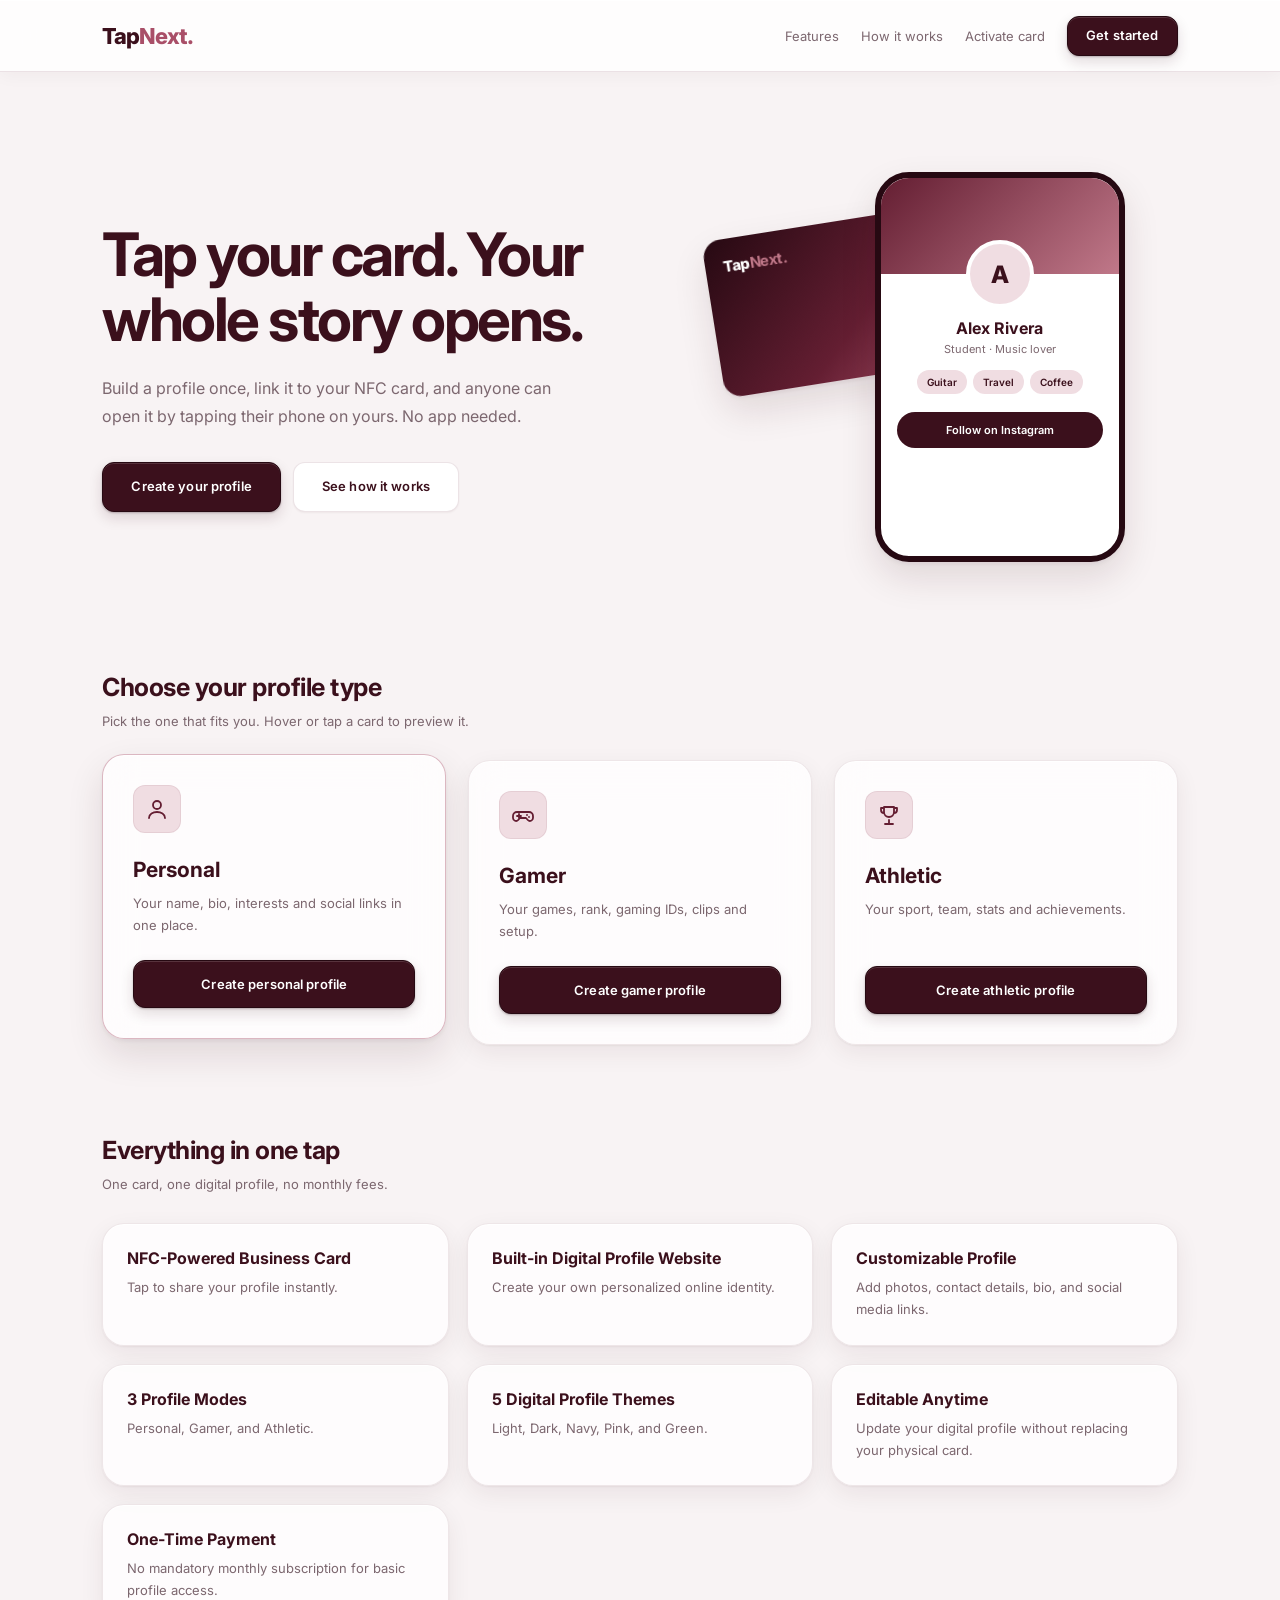
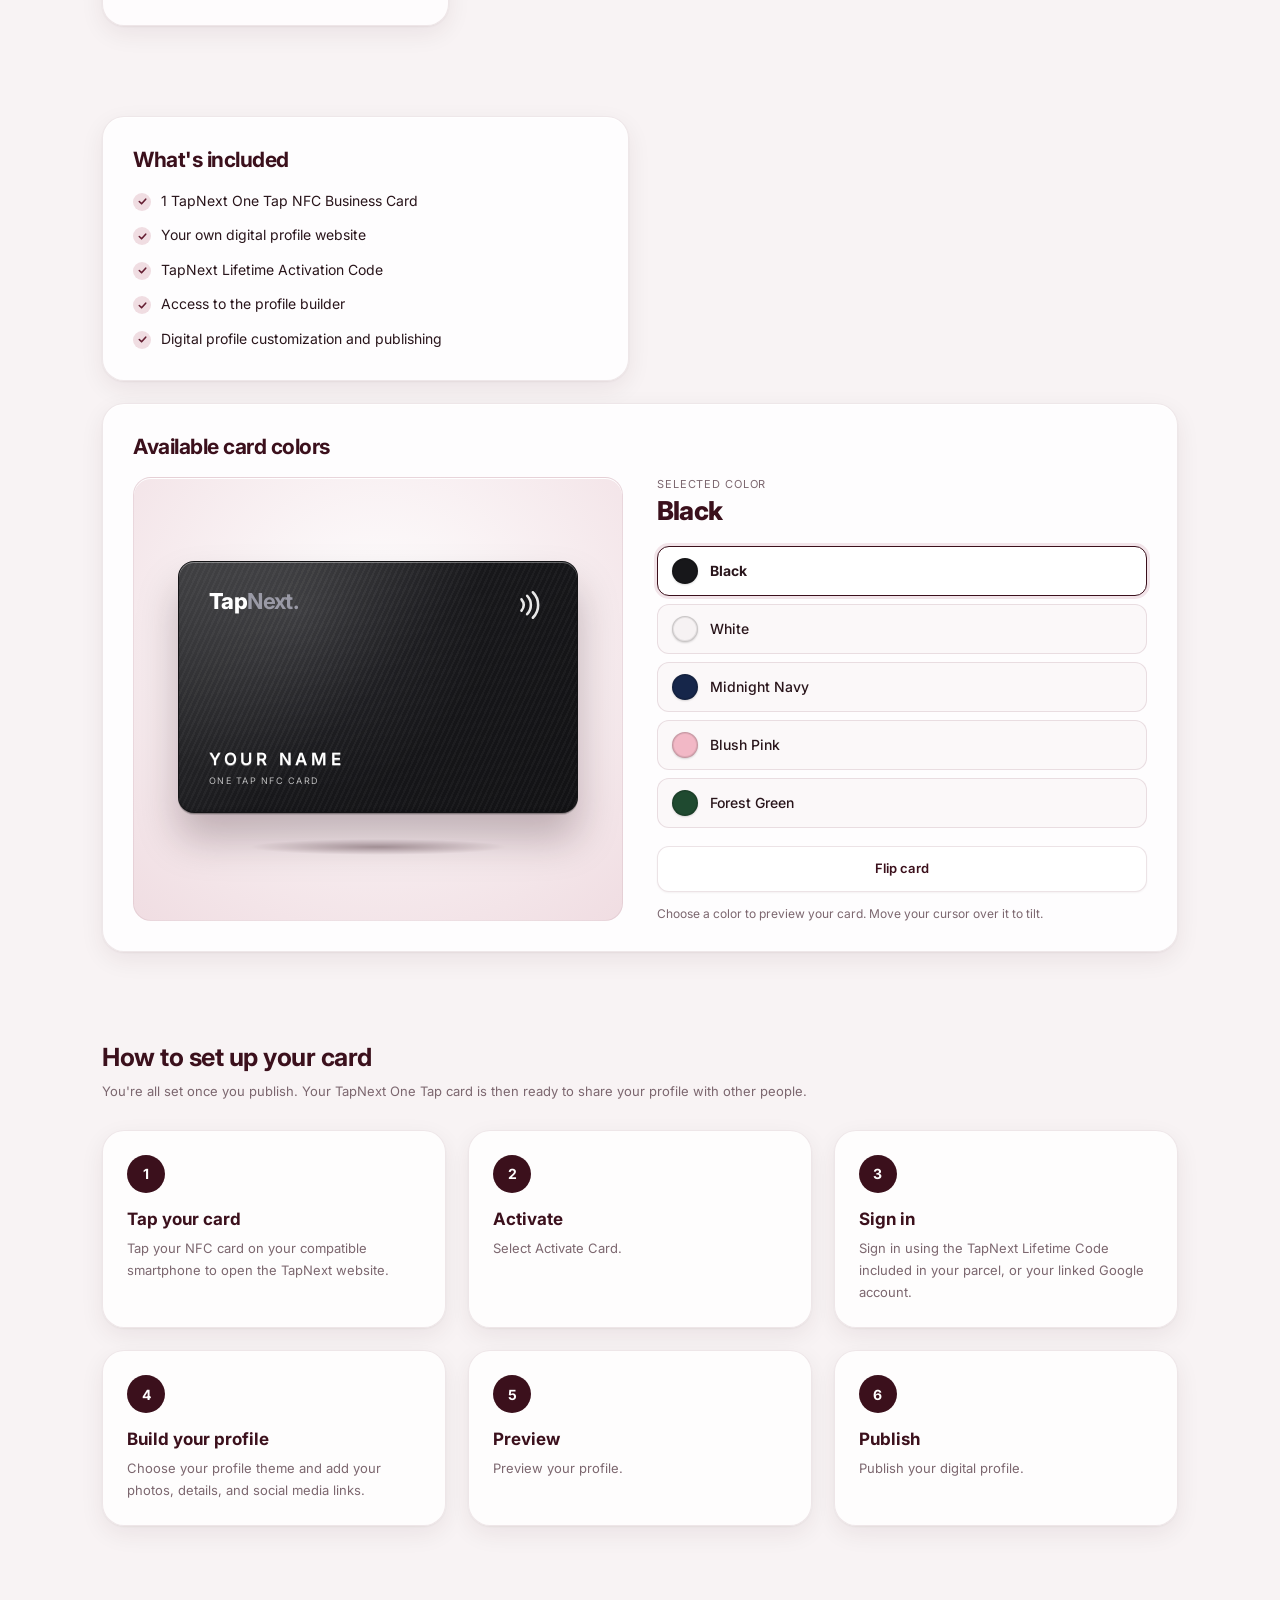
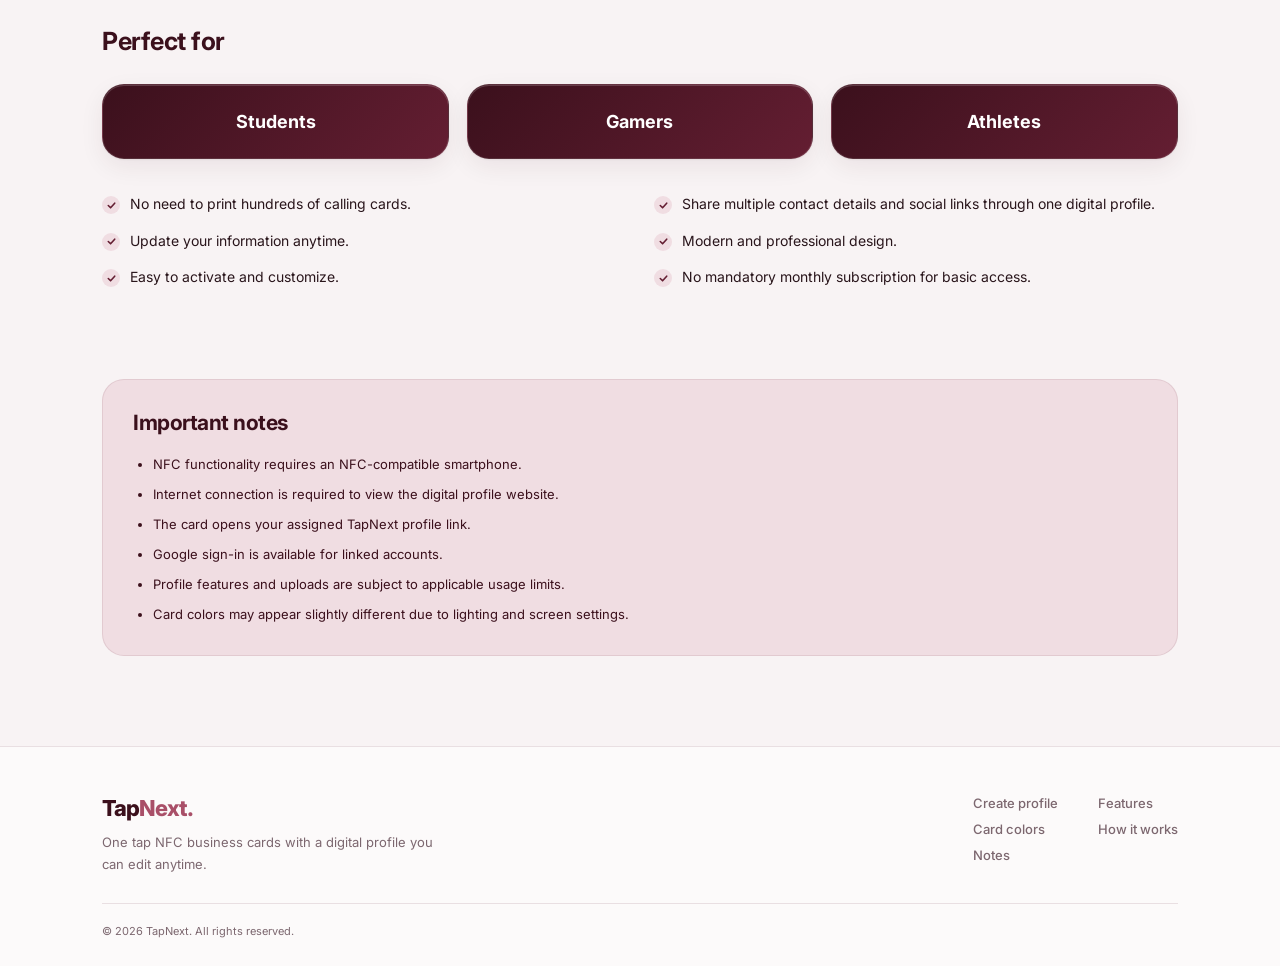
==== index.html @ 2087e2fd "Add files via upload" ====
<!DOCTYPE html>
<html lang="en">
<head>
<meta charset="UTF-8">
<meta name="viewport" content="width=device-width, initial-scale=1.0">
<title>TapNext | Create Your Profile</title>
<link rel="stylesheet" href="style.css">
</head>
<body>
<nav class="navbar">
  <a href="index.html" class="logo">Tap<span>Next.</span></a>
  <div class="nav-actions">
    <a href="#features" class="nav-link">Features</a>
    <a href="#how" class="nav-link">How it works</a>
    <a href="activate.html" class="nav-link">Activate card</a>
    <a href="#choose" class="nav-cta">Get started</a>
  </div>
</nav>

<main class="home-container">
  <section class="hero">
    <div class="hero-copy">
      <h1>Tap your card. Your whole story opens.</h1>
      <p>Build a profile once, link it to your NFC card, and anyone can open it by tapping their phone on yours. No app needed.</p>
      <div class="hero-actions">
        <a href="#choose" class="primary-btn btn-link">Create your profile</a>
        <a href="#how" class="ghost-btn btn-link">See how it works</a>
      </div>
    </div>

    <div class="demo" aria-hidden="true">
      <div class="nfc-card"><span class="nfc-logo">Tap<b>Next.</b></span><span class="nfc-waves"><i></i><i></i><i></i></span></div>
      <div class="phone">
        <div class="phone-cover" id="pv-cover"></div>
        <div class="phone-avatar" id="pv-avatar">A</div>
        <h4 id="pv-name">Alex Rivera</h4>
        <small id="pv-role">Student · Music lover</small>
        <div class="phone-tags" id="pv-tags"></div>
        <div class="phone-btn" id="pv-btn">Follow on Instagram</div>
      </div>
    </div>
  </section>

  <section class="selection-section" id="choose">
    <div class="section-heading">
      <h2>Choose your profile type</h2>
      <p>Pick the one that fits you. Hover or tap a card to preview it.</p>
    </div>
    <div class="profile-grid">
      <article class="profile-card" data-preview="personal">
        <div class="card-icon">
          <svg viewBox="0 0 24 24" fill="none" stroke="currentColor" stroke-width="1.8" stroke-linecap="round"><circle cx="12" cy="8" r="4"/><path d="M4 21c0-4 4-6 8-6s8 2 8 6"/></svg>
        </div>
        <h3>Personal</h3>
        <p>Your name, bio, interests and social links in one place.</p>
        <button class="select-btn" data-type="personal">Create personal profile</button>
      </article>
      <article class="profile-card" data-preview="gamer">
        <div class="card-icon">
          <svg viewBox="0 0 24 24" fill="none" stroke="currentColor" stroke-width="1.8" stroke-linecap="round" stroke-linejoin="round"><path d="M6 9h12a4 4 0 0 1 4 4v2a3 3 0 0 1-5.2 2L15 15H9l-1.8 2A3 3 0 0 1 2 15v-2a4 4 0 0 1 4-4zM8 11v4M6 13h4M16 12h.01M18 14h.01"/></svg>
        </div>
        <h3>Gamer</h3>
        <p>Your games, rank, gaming IDs, clips and setup.</p>
        <button class="select-btn" data-type="gamer">Create gamer profile</button>
      </article>
      <article class="profile-card" data-preview="athletic">
        <div class="card-icon">
          <svg viewBox="0 0 24 24" fill="none" stroke="currentColor" stroke-width="1.8" stroke-linecap="round" stroke-linejoin="round"><path d="M8 21h8M12 17v4M7 4h10v5a5 5 0 0 1-10 0zM17 5h3v2a3 3 0 0 1-3 3M7 5H4v2a3 3 0 0 0 3 3"/></svg>
        </div>
        <h3>Athletic</h3>
        <p>Your sport, team, stats and achievements.</p>
        <button class="select-btn" data-type="athletic">Create athletic profile</button>
      </article>
    </div>
  </section>

  <section class="features" id="features">
    <div class="section-heading"><h2>Everything in one tap</h2><p>One card, one digital profile, no monthly fees.</p></div>
    <ul class="feat-grid"><li><h3>NFC-Powered Business Card</h3><p>Tap to share your profile instantly.</p></li><li><h3>Built-in Digital Profile Website</h3><p>Create your own personalized online identity.</p></li><li><h3>Customizable Profile</h3><p>Add photos, contact details, bio, and social media links.</p></li><li><h3>3 Profile Modes</h3><p>Personal, Gamer, and Athletic.</p></li><li><h3>5 Digital Profile Themes</h3><p>Light, Dark, Navy, Pink, and Green.</p></li><li><h3>Editable Anytime</h3><p>Update your digital profile without replacing your physical card.</p></li><li><h3>One-Time Payment</h3><p>No mandatory monthly subscription for basic profile access.</p></li></ul>
  </section>

  <section class="card-info" id="card">
    <div class="info-box">
      <h2>What's included</h2>
      <ul class="check-list"><li>1 TapNext One Tap NFC Business Card</li><li>Your own digital profile website</li><li>TapNext Lifetime Activation Code</li><li>Access to the profile builder</li><li>Digital profile customization and publishing</li></ul>
    </div>
    <div class="info-box colors-box">
      <h2>Available card colors</h2>
      <div class="color-picker">
        <div class="cc-stage">
          <div class="cc-float"><div class="cc-tilt" id="ccTilt">
            <div class="cc-card" id="ccCard" role="img" aria-label="TapNext NFC business card preview">
              <div class="cc-face cc-front">
                <div class="cc-top"><span class="cc-logo">Tap<b>Next.</b></span><svg class="cc-nfc" viewBox="0 0 24 24" fill="none" stroke="currentColor" stroke-width="1.8" stroke-linecap="round"><path d="M6 8c2 2.5 2 5.5 0 8M10 5.5c3.5 3.7 3.5 9.3 0 13M14 3c5 5 5 13 0 18"/></svg></div>
                <div class="cc-bottom"><span class="cc-emboss">YOUR NAME</span><span class="cc-small">One Tap NFC Card</span></div>
              </div>
              <div class="cc-face cc-back">
                <svg class="cc-nfc cc-nfc-lg" viewBox="0 0 24 24" fill="none" stroke="currentColor" stroke-width="1.8" stroke-linecap="round"><path d="M6 8c2 2.5 2 5.5 0 8M10 5.5c3.5 3.7 3.5 9.3 0 13M14 3c5 5 5 13 0 18"/></svg>
                <span class="cc-tap">Tap to open your profile</span>
                <span class="cc-small">Works with NFC-compatible phones</span>
              </div>
            </div>
          </div></div>
          <div class="cc-shadow"></div>
        </div>
        <div class="cc-options">
          <p class="cc-label">Selected color</p>
          <p class="cc-name" id="ccName" aria-live="polite">Black</p>
          <div class="cc-swatches" role="radiogroup" aria-label="Card color"><button type="button" class="cc-swatch" role="radio" aria-checked="true" data-name="Black" data-base="#17171a" data-fg="#ffffff" data-ac="#9a9aa6"><span class="swatch" style="background:#17171a"></span>Black</button><button type="button" class="cc-swatch" role="radio" aria-checked="false" data-name="White" data-base="#f6f2f3" data-fg="#29151B" data-ac="#A94F68"><span class="swatch" style="background:#f6f2f3"></span>White</button><button type="button" class="cc-swatch" role="radio" aria-checked="false" data-name="Midnight Navy" data-base="#16264a" data-fg="#ffffff" data-ac="#8fb0ff"><span class="swatch" style="background:#16264a"></span>Midnight Navy</button><button type="button" class="cc-swatch" role="radio" aria-checked="false" data-name="Blush Pink" data-base="#f2b8c6" data-fg="#4a1425" data-ac="#A94F68"><span class="swatch" style="background:#f2b8c6"></span>Blush Pink</button><button type="button" class="cc-swatch" role="radio" aria-checked="false" data-name="Forest Green" data-base="#1f4a30" data-fg="#ffffff" data-ac="#8fd4a6"><span class="swatch" style="background:#1f4a30"></span>Forest Green</button></div>
          <button type="button" class="cc-flip" id="ccFlip">Flip card</button>
          <p class="cc-hint">Choose a color to preview your card. Move your cursor over it to tilt.</p>
        </div>
      </div>
    </div>
  </section>

  <section class="how" id="how">
    <div class="section-heading">
      <h2>How to set up your card</h2>
      <p>You're all set once you publish. Your TapNext One Tap card is then ready to share your profile with other people.</p>
    </div>
    <ol class="steps steps-6"><li><span class="step-n">1</span><h3>Tap your card</h3><p>Tap your NFC card on your compatible smartphone to open the TapNext website.</p></li><li><span class="step-n">2</span><h3>Activate</h3><p>Select Activate Card.</p></li><li><span class="step-n">3</span><h3>Sign in</h3><p>Sign in using the TapNext Lifetime Code included in your parcel, or your linked Google account.</p></li><li><span class="step-n">4</span><h3>Build your profile</h3><p>Choose your profile theme and add your photos, details, and social media links.</p></li><li><span class="step-n">5</span><h3>Preview</h3><p>Preview your profile.</p></li><li><span class="step-n">6</span><h3>Publish</h3><p>Publish your digital profile.</p></li></ol>
  </section>

  <section class="perfect" id="perfect">
    <div class="section-heading"><h2>Perfect for</h2></div>
    <ul class="perfect-list"><li>Students</li><li>Gamers</li><li>Athletes</li></ul>
    <ul class="check-list check-2"><li>No need to print hundreds of calling cards.</li><li>Share multiple contact details and social links through one digital profile.</li><li>Update your information anytime.</li><li>Modern and professional design.</li><li>Easy to activate and customize.</li><li>No mandatory monthly subscription for basic access.</li></ul>
  </section>

  <section class="notes" id="notes">
    <h2>Important notes</h2>
    <ul><li>NFC functionality requires an NFC-compatible smartphone.</li><li>Internet connection is required to view the digital profile website.</li><li>The card opens your assigned TapNext profile link.</li><li>Google sign-in is available for linked accounts.</li><li>Profile features and uploads are subject to applicable usage limits.</li><li>Card colors may appear slightly different due to lighting and screen settings.</li></ul>
  </section>

</main>
<footer class="site-footer">
  <div class="footer-inner">
    <div class="footer-brand">
      <a href="index.html" class="logo">Tap<span>Next.</span></a>
      <p>One tap NFC business cards with a digital profile you can edit anytime.</p>
    </div>
    <nav class="footer-links" aria-label="Footer">
      <a href="#choose">Create profile</a>
      <a href="#features">Features</a>
      <a href="#card">Card colors</a>
      <a href="#how">How it works</a>
      <a href="#notes">Notes</a>
    </nav>
  </div>
  <p class="footer-copy">© 2026 TapNext. All rights reserved.</p>
</footer>
<script src="app.js"></script>
</body>
</html>
---- style.css ----
/* TAPNEXT - Maroon Glass, v2 */
@import url('https://fonts.googleapis.com/css2?family=Inter:wght@400;500;600;700;800&display=swap');
:root{
  --primary:#3B101C;--primary-light:#641E32;--primary-dark:#260912;
  --accent:#A94F68;--accent-light:#C07889;--accent-soft:#F0DDE2;
  --bg:#F8F3F4;--text:#29151B;--muted:#7C676F;
  --border:rgba(100,30,50,.12);--glass-border:rgba(255,255,255,.65);
  --shadow:0 10px 35px rgba(59,16,28,.08);--shadow-hover:0 18px 45px rgba(59,16,28,.15);
  --radius-lg:28px;--transition:all .3s ease;
}
*{margin:0;padding:0;box-sizing:border-box}
html{scroll-behavior:smooth;scroll-padding-top:90px}
body{font-family:'Inter',sans-serif;background:var(--bg);color:var(--text);min-height:100vh;overflow-x:hidden}
a{text-decoration:none;color:inherit}
button{font-family:inherit;cursor:pointer}
:focus-visible{outline:3px solid var(--accent);outline-offset:3px}

/* Navbar (sticky) */
.navbar{position:sticky;top:0;z-index:20;width:100%;min-height:72px;padding:0 8%;display:flex;align-items:center;justify-content:space-between;background:rgba(255,255,255,.82);backdrop-filter:blur(18px);-webkit-backdrop-filter:blur(18px);border-bottom:1px solid var(--border)}
.logo{font-size:22px;font-weight:800;letter-spacing:-1px;color:var(--primary)}
.logo span,.editor-heading h1 span{color:var(--accent)}
.nav-actions{display:flex;align-items:center;gap:22px}
.nav-link,.nav-label,.back-link{font-size:13px;color:var(--muted);transition:var(--transition)}
.nav-link:hover,.back-link:hover{color:var(--accent)}
.nav-cta{font-size:13px;font-weight:600;color:#fff;background:var(--primary);padding:10px 18px;border-radius:50px;transition:var(--transition)}
.nav-cta:hover{background:var(--accent)}

/* Home */
.home-container{width:84%;max-width:1150px;margin:auto}
.hero{display:grid;grid-template-columns:1.1fr .9fr;gap:40px;align-items:center;padding:80px 0 90px}
.hero h1{font-size:clamp(36px,5.2vw,60px);line-height:1.08;letter-spacing:-2.5px;color:var(--primary);margin-bottom:22px}
.hero p{max-width:480px;font-size:16px;line-height:1.75;color:var(--muted)}
.hero-actions{display:flex;gap:12px;flex-wrap:wrap;margin-top:32px}
.hero-actions .primary-btn{width:auto;padding:16px 28px}
.ghost-btn{padding:16px 24px;border-radius:50px;font-size:13px;font-weight:600;color:var(--primary);border:1px solid var(--border);background:rgba(255,255,255,.6);transition:var(--transition)}
.ghost-btn:hover{border-color:var(--accent);color:var(--accent)}

/* Hero demo: NFC card + phone preview */
.demo{position:relative;height:430px;display:flex;justify-content:center}
.nfc-card{position:absolute;left:0;top:70px;width:250px;height:158px;border-radius:18px;padding:18px;color:#fff;background:linear-gradient(135deg,var(--primary-dark),var(--primary-light) 60%,var(--accent));box-shadow:var(--shadow-hover);transform:rotate(-9deg);display:flex;flex-direction:column;justify-content:space-between;animation:tap 3.2s ease-in-out 1 .6s both}
.nfc-logo{font-weight:800;font-size:15px;letter-spacing:-.5px}
.nfc-logo b{color:var(--accent-light)}
.nfc-waves{display:flex;gap:5px;align-self:flex-end}
.nfc-waves i{width:8px;height:22px;border-right:2px solid rgba(255,255,255,.8);border-radius:0 50% 50% 0}
.nfc-waves i:nth-child(2){height:30px}.nfc-waves i:nth-child(3){height:38px}
.phone{position:relative;z-index:2;width:250px;margin-left:110px;margin-top:20px;height:390px;background:#fff;border:6px solid var(--primary-dark);border-radius:34px;box-shadow:var(--shadow-hover);text-align:center;overflow:hidden;padding:0 16px}
.phone-cover{height:96px;margin:0 -16px;transition:background .4s}
.phone-avatar{width:68px;height:68px;margin:-34px auto 10px;border-radius:50%;border:4px solid #fff;background:var(--accent-soft);color:var(--primary);font-weight:800;font-size:24px;display:grid;place-items:center}
.phone h4{font-size:16px;color:var(--primary)}
.phone small{display:block;font-size:11px;color:var(--muted);margin:4px 0 14px}
.phone-tags{display:flex;flex-wrap:wrap;justify-content:center;gap:6px;margin-bottom:18px}
.phone-tags span{font-size:10px;font-weight:600;padding:6px 10px;border-radius:50px;background:var(--accent-soft);color:var(--primary)}
.phone-btn{font-size:11px;font-weight:600;color:#fff;background:var(--primary);padding:11px;border-radius:50px}
@keyframes tap{0%{transform:rotate(-9deg) translateX(-30px)}45%,60%{transform:rotate(-3deg) translateX(70px)}100%{transform:rotate(-9deg) translateX(0)}}

/* Profile selection */
.selection-section{padding-bottom:90px}
.section-heading{margin-bottom:28px}
.section-heading h2{font-size:25px;margin-bottom:8px;color:var(--primary);letter-spacing:-.5px}
.section-heading p,.profile-card p{font-size:13px;line-height:1.7;color:var(--muted)}
.profile-grid{display:grid;grid-template-columns:repeat(3,1fr);gap:22px}
.profile-card{position:relative;overflow:hidden;background:rgba(255,255,255,.76);backdrop-filter:blur(16px);-webkit-backdrop-filter:blur(16px);padding:30px;border:1px solid var(--glass-border);border-radius:var(--radius-lg);box-shadow:var(--shadow);display:flex;flex-direction:column;min-height:270px;transition:var(--transition)}
.profile-card:hover,.profile-card.active{transform:translateY(-6px);box-shadow:var(--shadow-hover);border-color:rgba(169,79,104,.4)}
.card-icon{width:48px;height:48px;border-radius:14px;background:var(--accent-soft);color:var(--primary-light);display:grid;place-items:center;margin-bottom:24px}
.card-icon svg{width:24px;height:24px}
.profile-card h3{font-size:21px;margin-bottom:10px;color:var(--primary)}
.profile-card p{flex:1;margin-bottom:24px}

/* How it works (a real sequence) */
.how{padding-bottom:100px}
.steps{list-style:none;display:grid;grid-template-columns:repeat(3,1fr);gap:22px;position:relative}
.steps li{padding:6px 10px 0 0}
.step-n{display:grid;place-items:center;width:38px;height:38px;border-radius:50%;background:var(--primary);color:#fff;font-weight:700;font-size:14px;margin-bottom:16px}
.steps h3{font-size:17px;color:var(--primary);margin-bottom:8px}
.steps p{font-size:13px;line-height:1.7;color:var(--muted)}

/* Buttons */
.select-btn,.primary-btn{border:none;background:linear-gradient(135deg,var(--primary),var(--primary-light));color:#fff;padding:15px 18px;border-radius:50px;font-size:13px;font-weight:600;transition:var(--transition);box-shadow:0 8px 20px rgba(59,16,28,.13)}
.select-btn:hover,.primary-btn:hover{transform:translateY(-3px);background:linear-gradient(135deg,var(--primary-light),var(--accent));box-shadow:0 12px 25px rgba(59,16,28,.22)}
.select-btn:active,.primary-btn:active{transform:scale(.98)}
.primary-btn{width:100%;padding:17px}
.primary-btn:disabled{opacity:.6;cursor:wait}

footer{padding:28px;text-align:center;font-size:11px;color:var(--muted);border-top:1px solid var(--border)}

/* Editor */
.editor-container{width:90%;max-width:720px;margin:auto;padding:70px 0 90px}
.editor-heading{margin-bottom:42px}
.editor-heading h1{font-size:43px;line-height:1.1;letter-spacing:-2px;color:var(--primary);margin-bottom:16px}
.editor-heading p{max-width:520px;font-size:15px;line-height:1.8;color:var(--muted)}
.form-section{background:rgba(255,255,255,.84);backdrop-filter:blur(16px);-webkit-backdrop-filter:blur(16px);border:1px solid var(--glass-border);border-radius:var(--radius-lg);padding:32px;margin-bottom:24px;box-shadow:var(--shadow);transition:var(--transition)}
.form-section:hover{box-shadow:var(--shadow-hover)}
.form-section h2{font-size:19px;margin-bottom:7px;color:var(--primary)}
.form-section>p{font-size:12px;line-height:1.7;color:var(--muted);margin-bottom:25px}
.form-group{margin-bottom:22px}
.form-group:last-child{margin-bottom:0}
.form-group label{display:block;font-size:12px;font-weight:600;margin-bottom:9px;color:var(--primary)}
.form-group label.check{display:flex;align-items:center;gap:10px;margin:0;cursor:pointer}
.form-group label.check input{width:auto}
.form-group input,.form-group textarea,.form-group select{width:100%;border:1px solid var(--border);background:#FBF8F9;border-radius:12px;padding:14px;font-family:inherit;font-size:13px;color:var(--text);outline:none;transition:var(--transition)}
.form-group input:focus,.form-group textarea:focus,.form-group select:focus{border-color:var(--accent);background:#fff;box-shadow:0 0 0 4px rgba(169,79,104,.10)}
.form-group textarea{resize:vertical}
.preview-box{display:none;margin-top:15px}
.preview-box img{width:110px;height:110px;object-fit:cover;border-radius:50%}

/* Public profile */
.public-container{width:90%;max-width:650px;margin:70px auto}
.public-profile{background:rgba(255,255,255,.88);backdrop-filter:blur(18px);-webkit-backdrop-filter:blur(18px);border:1px solid var(--glass-border);border-radius:25px;overflow:hidden;text-align:center;padding-bottom:35px;box-shadow:var(--shadow)}
.public-cover{height:170px;background:radial-gradient(circle at 80% 20%,rgba(192,120,137,.55),transparent 35%),linear-gradient(135deg,var(--primary-dark),var(--primary-light),var(--accent))}
.public-avatar{width:115px;height:115px;border-radius:50%;object-fit:cover;border:5px solid #fff;margin-top:-58px;background:var(--accent-soft);box-shadow:0 8px 25px rgba(59,16,28,.15)}
.public-info{padding:20px 30px}
.public-info h1{font-size:27px;margin-bottom:8px;color:var(--primary)}
.public-info h3{font-size:14px;font-weight:600;color:var(--accent);margin-bottom:15px}
.public-info p{font-size:13px;line-height:1.8;color:var(--muted);margin-bottom:15px}
.public-details{margin-top:25px;text-align:left;border-top:1px solid var(--border);padding-top:22px}
.public-details h3{color:var(--primary);font-size:15px;margin-bottom:14px}
.detail-item{font-size:13px;margin-bottom:12px;color:var(--muted);line-height:1.6;overflow-wrap:anywhere}
.detail-item strong{color:var(--primary)}
.social-links{display:flex;flex-wrap:wrap;justify-content:center;gap:10px;margin-top:22px}
.social-links a{background:var(--accent-soft);color:var(--primary);padding:11px 17px;border-radius:50px;font-size:12px;font-weight:600;transition:var(--transition)}
.social-links a:hover{background:var(--primary);color:#fff;transform:translateY(-3px)}
.loading{text-align:center;padding:60px;color:var(--muted)}

/* Auth / dashboard / tap */
.btn-link{display:block;text-align:center}
.msg{font-size:12px;color:var(--accent);margin-bottom:16px;line-height:1.6}
.switch{font-size:12px;color:var(--muted);text-align:center;margin-top:18px}
.switch a{color:var(--accent);font-weight:600}
.dash-row{display:flex;justify-content:space-between;align-items:center;gap:16px;flex-wrap:wrap}
.dash-row h2{margin-bottom:4px}
.dash-row>div>p{margin-bottom:0!important}
.dash-row .social-links{margin-top:0}
.owner-bar{margin-top:22px;padding:22px;border-radius:var(--radius-lg);background:var(--accent-soft);text-align:center}
.owner-bar p{font-size:12px;line-height:1.7;color:var(--primary)}
.owner-bar .social-links a{background:#fff}
.tap-or{margin:22px 0 12px}

@media(max-width:900px){
  .hero{grid-template-columns:1fr;padding:50px 0 60px}
  .demo{height:400px}
  .profile-grid,.steps{grid-template-columns:1fr}
  .home-container{width:90%}
  .navbar{padding:0 5%}
}
@media(max-width:480px){
  .nav-link{display:none}
  .logo{font-size:19px}
  .hero h1{letter-spacing:-1.5px}
  .demo{transform:scale(.88);transform-origin:top center;height:360px}
  .form-section{padding:22px}
  .editor-heading h1{font-size:35px}
  .public-container{margin:35px auto}
  .public-info{padding:20px}
}
@media(prefers-reduced-motion:reduce){
  *,*::before,*::after{scroll-behavior:auto!important;animation:none!important;transition-duration:.01ms!important}
}

/* Product info sections */
.features,.card-info,.perfect{padding-bottom:90px}
.feat-grid{list-style:none;display:grid;grid-template-columns:repeat(3,1fr);gap:18px}
.feat-grid li{background:rgba(255,255,255,.76);border:1px solid var(--glass-border);border-radius:var(--radius-lg);padding:24px;box-shadow:var(--shadow)}
.feat-grid h3{font-size:16px;color:var(--primary);margin-bottom:8px}
.feat-grid p{font-size:13px;line-height:1.7;color:var(--muted)}
.card-info{display:grid;grid-template-columns:1fr 1fr;gap:22px}
.info-box{background:rgba(255,255,255,.84);border:1px solid var(--glass-border);border-radius:var(--radius-lg);padding:30px;box-shadow:var(--shadow)}
.info-box h2,.notes h2{font-size:21px;color:var(--primary);margin-bottom:18px;letter-spacing:-.5px}
.check-list{list-style:none;display:grid;gap:12px}
.check-list li{position:relative;padding-left:28px;font-size:14px;line-height:1.6;color:var(--text)}
.check-list li::before{content:"";position:absolute;left:0;top:3px;width:18px;height:18px;border-radius:50%;background:var(--accent-soft) url("data:image/svg+xml,%3Csvg xmlns='http://www.w3.org/2000/svg' viewBox='0 0 24 24' fill='none' stroke='%23641E32' stroke-width='3.5' stroke-linecap='round' stroke-linejoin='round'%3E%3Cpath d='M5 12l5 5 9-10'/%3E%3C/svg%3E") center/11px no-repeat}
.swatches{list-style:none;display:grid;gap:12px}
.swatches li{display:flex;align-items:center;gap:12px;font-size:14px;color:var(--text)}
.swatch{width:26px;height:26px;border-radius:50%;border:1px solid rgba(0,0,0,.18);flex:none}
.steps-6{row-gap:34px}
.perfect-list{list-style:none;display:grid;grid-template-columns:repeat(3,1fr);gap:18px;margin-bottom:34px}
.perfect-list li{text-align:center;padding:26px;border-radius:var(--radius-lg);background:linear-gradient(135deg,var(--primary),var(--primary-light));color:#fff;font-size:18px;font-weight:700;box-shadow:var(--shadow)}
.check-2{grid-template-columns:1fr 1fr;gap:14px 28px}
.notes{margin-bottom:90px;padding:30px;border-radius:var(--radius-lg);background:var(--accent-soft)}
.notes ul{padding-left:20px;display:grid;gap:8px}
.notes li{font-size:13px;line-height:1.7;color:var(--primary)}
@media(max-width:900px){
  .feat-grid,.card-info,.perfect-list,.check-2{grid-template-columns:1fr}
}

/* Card color picker */
.colors-box{grid-column:1/-1}
.color-picker{display:grid;grid-template-columns:1fr 1fr;gap:34px;align-items:center}
.cc-stage{perspective:900px;display:flex;flex-direction:column;align-items:center;padding:44px 20px 26px;border-radius:22px;background:radial-gradient(circle at 50% 35%,#fff,var(--accent-soft))}
.cc-float{animation:cc-float 4.5s ease-in-out infinite}
.cc-shadow{width:260px;height:16px;margin-top:26px;border-radius:50%;background:radial-gradient(ellipse at center,rgba(38,9,18,.35),transparent 70%);animation:cc-shadow 4.5s ease-in-out infinite}
.cc-label{font-size:11px;letter-spacing:.08em;text-transform:uppercase;color:var(--muted)}
.cc-name{font-size:26px;font-weight:800;letter-spacing:-.8px;color:var(--primary);margin:4px 0 20px}
.cc-swatches{display:grid;gap:8px}
.cc-swatch{display:flex;align-items:center;gap:12px;width:100%;padding:11px 14px;border-radius:14px;border:1px solid var(--border);background:#FBF8F9;font-size:14px;font-weight:500;color:var(--text);text-align:left;transition:var(--transition)}
.cc-swatch:hover{border-color:var(--accent)}
.cc-swatch[aria-checked=true]{border-color:var(--primary);background:#fff;box-shadow:0 0 0 3px rgba(169,79,104,.14);font-weight:700}
.cc-hint{font-size:12px;color:var(--muted);margin-top:14px}
.phone{animation:bob 5s ease-in-out infinite}
@keyframes cc-float{0%,100%{transform:translateY(0) rotate(-2deg)}50%{transform:translateY(-16px) rotate(1deg)}}
@keyframes cc-shadow{0%,100%{transform:scaleX(1);opacity:1}50%{transform:scaleX(.75);opacity:.55}}
@keyframes bob{0%,100%{transform:translateY(0)}50%{transform:translateY(-10px)}}
@media(max-width:900px){.color-picker{grid-template-columns:1fr}}

/* Realistic card */
.cc-float{width:min(400px,100%)}
.cc-tilt{width:100%;transform-style:preserve-3d;transition:transform .25s ease-out;will-change:transform}
.cc-card{--cbase:#17171a;--cf:#fff;--ca:#9a9aa6;--gx:30%;--gy:20%;position:relative;width:100%;aspect-ratio:1.586;transform-style:preserve-3d;transition:transform .8s cubic-bezier(.3,.7,.2,1);cursor:pointer}
.cc-card.flipped{transform:rotateY(180deg)}
.cc-face{position:absolute;inset:0;border-radius:16px;padding:26px 30px;display:flex;flex-direction:column;justify-content:space-between;overflow:hidden;color:var(--cf);backface-visibility:hidden;-webkit-backface-visibility:hidden;background-color:var(--cbase);border:1px solid rgba(0,0,0,.14);
  box-shadow:inset 0 1px 0 rgba(255,255,255,.35),inset 0 -2px 3px rgba(0,0,0,.18),0 1px 0 rgba(0,0,0,.25),0 2px 0 rgba(0,0,0,.12),0 26px 40px rgba(38,9,18,.26);
  transition:background-color .6s ease,color .6s ease}
.cc-face::before{content:"";position:absolute;inset:0;background:repeating-linear-gradient(115deg,rgba(255,255,255,.035) 0 2px,transparent 2px 5px),linear-gradient(135deg,rgba(255,255,255,.14),rgba(255,255,255,0) 50%,rgba(0,0,0,.22))}
.cc-face::after{content:"";position:absolute;inset:0;background:radial-gradient(circle at var(--gx) var(--gy),rgba(255,255,255,.38),transparent 55%);mix-blend-mode:soft-light;pointer-events:none}
.cc-face>*{position:relative;z-index:1}
.cc-back{transform:rotateY(180deg);align-items:center;justify-content:center;gap:10px;text-align:center}
.cc-top{display:flex;align-items:flex-start;justify-content:space-between}
.cc-bottom{display:flex;flex-direction:column;gap:6px}
.cc-logo{font-weight:800;font-size:22px;letter-spacing:-.6px}
.cc-logo b{color:var(--ca);transition:color .6s ease}
.cc-nfc{width:34px;height:34px;opacity:.9}
.cc-nfc-lg{width:54px;height:54px;margin-bottom:4px}
.cc-emboss{font-size:17px;font-weight:600;letter-spacing:.22em;text-shadow:0 1px 0 rgba(255,255,255,.35),0 -1px 0 rgba(0,0,0,.4)}
.cc-small{font-size:9px;letter-spacing:.14em;text-transform:uppercase;opacity:.7}
.cc-tap{font-size:13px;font-weight:700;letter-spacing:-.2px}
.cc-flip{margin-top:16px;padding:11px 20px;border-radius:50px;border:1px solid var(--border);background:#fff;color:var(--primary);font-size:12px;font-weight:600;transition:var(--transition)}
.cc-flip:hover{border-color:var(--accent);color:var(--accent)}

/* ===== Professional polish: buttons, edges, spacing ===== */
:root{--radius-lg:22px;--r-btn:12px;--r-md:16px;
  --shadow:0 1px 2px rgba(59,16,28,.05),0 8px 24px rgba(59,16,28,.07);
  --shadow-hover:0 2px 4px rgba(59,16,28,.06),0 16px 36px rgba(59,16,28,.12)}

/* One consistent button system */
.primary-btn,.select-btn,.nav-cta,.ghost-btn,.btn-sm,.add-btn,.cc-flip,.clear-btn{font-family:inherit;font-size:13px;font-weight:600;letter-spacing:.01em;line-height:1;min-height:46px;display:inline-flex;align-items:center;justify-content:center;gap:8px;border-radius:var(--r-btn);transition:background .2s ease,border-color .2s ease,color .2s ease,box-shadow .2s ease,transform .2s ease}
.primary-btn,.select-btn,.nav-cta{border:1px solid var(--primary-dark);background:var(--primary);color:#fff;box-shadow:inset 0 1px 0 rgba(255,255,255,.14),0 1px 2px rgba(38,9,18,.25),0 6px 14px rgba(59,16,28,.14)}
.primary-btn:hover,.select-btn:hover,.nav-cta:hover{background:var(--primary-light);border-color:var(--primary);transform:translateY(-1px);box-shadow:inset 0 1px 0 rgba(255,255,255,.16),0 2px 4px rgba(38,9,18,.25),0 10px 20px rgba(59,16,28,.2)}
.primary-btn:active,.select-btn:active,.nav-cta:active{transform:translateY(0);box-shadow:inset 0 1px 2px rgba(0,0,0,.25)}
.nav-cta{min-height:40px;padding:0 18px}
.primary-btn.btn-link{display:flex}
.ghost-btn,.btn-sm,.cc-flip{border:1px solid var(--border);background:#fff;color:var(--primary);box-shadow:0 1px 2px rgba(59,16,28,.05)}
.ghost-btn{padding:0 24px}
.ghost-btn:hover,.btn-sm:hover,.cc-flip:hover{border-color:var(--accent);color:var(--accent);background:#fff;box-shadow:0 4px 12px rgba(59,16,28,.08);transform:translateY(-1px)}
.add-btn{min-height:42px;padding:0 18px;border:1px dashed rgba(169,79,104,.55);background:rgba(240,221,226,.35);color:var(--primary-light)}
.add-btn:hover{background:var(--accent-soft);border-style:solid}
.clear-btn{min-height:40px;padding:0 14px;border:0;background:none;color:var(--muted);font-weight:500;text-decoration:none}
.clear-btn:hover{color:#B3261E}
.hero-actions .primary-btn,.hero-actions .ghost-btn{min-height:50px;padding:0 28px}
.profile-card .select-btn{width:100%;min-height:48px}
.cc-flip{width:100%;margin-top:18px}

/* Edges: crisper borders, consistent radii */
.profile-card,.form-section,.info-box,.feat-grid li,.public-profile{border:1px solid rgba(100,30,50,.1);border-radius:var(--radius-lg);box-shadow:var(--shadow),inset 0 1px 0 rgba(255,255,255,.9)}
.profile-card:hover,.profile-card.active{box-shadow:var(--shadow-hover),inset 0 1px 0 rgba(255,255,255,.9)}
.card-icon{border-radius:var(--r-btn);border:1px solid rgba(100,30,50,.08)}
.form-group input,.form-group textarea,.form-group select,.erow input{border-radius:10px}
.photo-edit img,.photo-edit .ph{box-shadow:0 0 0 3px #fff,0 0 0 4px var(--border)}
.type-tabs a{border-radius:10px;padding:11px 18px}
.rm{border-radius:10px}
.navbar{box-shadow:0 1px 0 rgba(255,255,255,.7) inset,0 4px 16px rgba(59,16,28,.04)}
.cc-stage{border:1px solid rgba(100,30,50,.08);border-radius:18px;box-shadow:inset 0 1px 0 #fff}
.cc-swatch{border-radius:var(--r-btn);min-height:48px}
.cc-swatch .swatch{box-shadow:inset 0 0 0 1px rgba(0,0,0,.08),0 1px 2px rgba(0,0,0,.15)}
.notes{border:1px solid rgba(100,30,50,.1);border-radius:var(--radius-lg)}
.perfect-list li{border-radius:var(--radius-lg);border:1px solid rgba(255,255,255,.12);box-shadow:var(--shadow),inset 0 1px 0 rgba(255,255,255,.18)}

/* Fill out the layout: fuller cards, no empty gaps */
.profile-grid{align-items:stretch}
.steps li{background:rgba(255,255,255,.8);border:1px solid rgba(100,30,50,.1);border-radius:var(--radius-lg);padding:24px;box-shadow:var(--shadow)}
.steps-6{row-gap:22px}
.feat-grid li{display:flex;flex-direction:column}
.color-picker{align-items:stretch}
.cc-stage{min-height:360px;justify-content:center}
.cc-options{display:flex;flex-direction:column;justify-content:center}
.info-box{display:flex;flex-direction:column}
.card-info .info-box:not(.colors-box) .check-list{flex:1;align-content:start}

/* Footer */
.site-footer{padding:48px 0 28px;border-top:1px solid var(--border);background:rgba(255,255,255,.6);text-align:left;font-size:13px}
.footer-inner{width:84%;max-width:1150px;margin:0 auto;display:flex;justify-content:space-between;gap:32px;flex-wrap:wrap;padding-bottom:28px}
.footer-brand{max-width:340px}
.footer-brand p{margin-top:10px;font-size:13px;line-height:1.7;color:var(--muted)}
.footer-links{display:grid;grid-template-columns:repeat(2,auto);gap:10px 40px;align-content:start}
.footer-links a{color:var(--muted);font-weight:500;transition:var(--transition)}
.footer-links a:hover{color:var(--accent)}
.footer-copy{width:84%;max-width:1150px;margin:0 auto;padding-top:20px;border-top:1px solid var(--border);font-size:11px;color:var(--muted)}
@media(max-width:900px){.footer-inner,.footer-copy{width:90%}.cc-stage{min-height:300px}}

/* Sign in / activate */
.auth-stack{display:grid;gap:12px}
.or-line{display:flex;align-items:center;gap:12px;font-size:12px;color:var(--muted);margin:4px 0}
.or-line::before,.or-line::after{content:"";flex:1;height:1px;background:var(--border)}
.ghost-btn.full{width:100%}
.who{font-size:12px;color:var(--muted);margin-bottom:18px}
.msg{margin-top:14px;margin-bottom:0}
.msg.err{color:#B3261E;font-weight:600}
.inline-link{color:var(--accent);font-weight:600;text-decoration:underline}
.link-sm{background:none;border:0;color:var(--muted);font-size:12px;text-decoration:underline;margin-left:10px}
.acct-mail{font-size:12px;color:var(--muted)}
[hidden]{display:none!important}
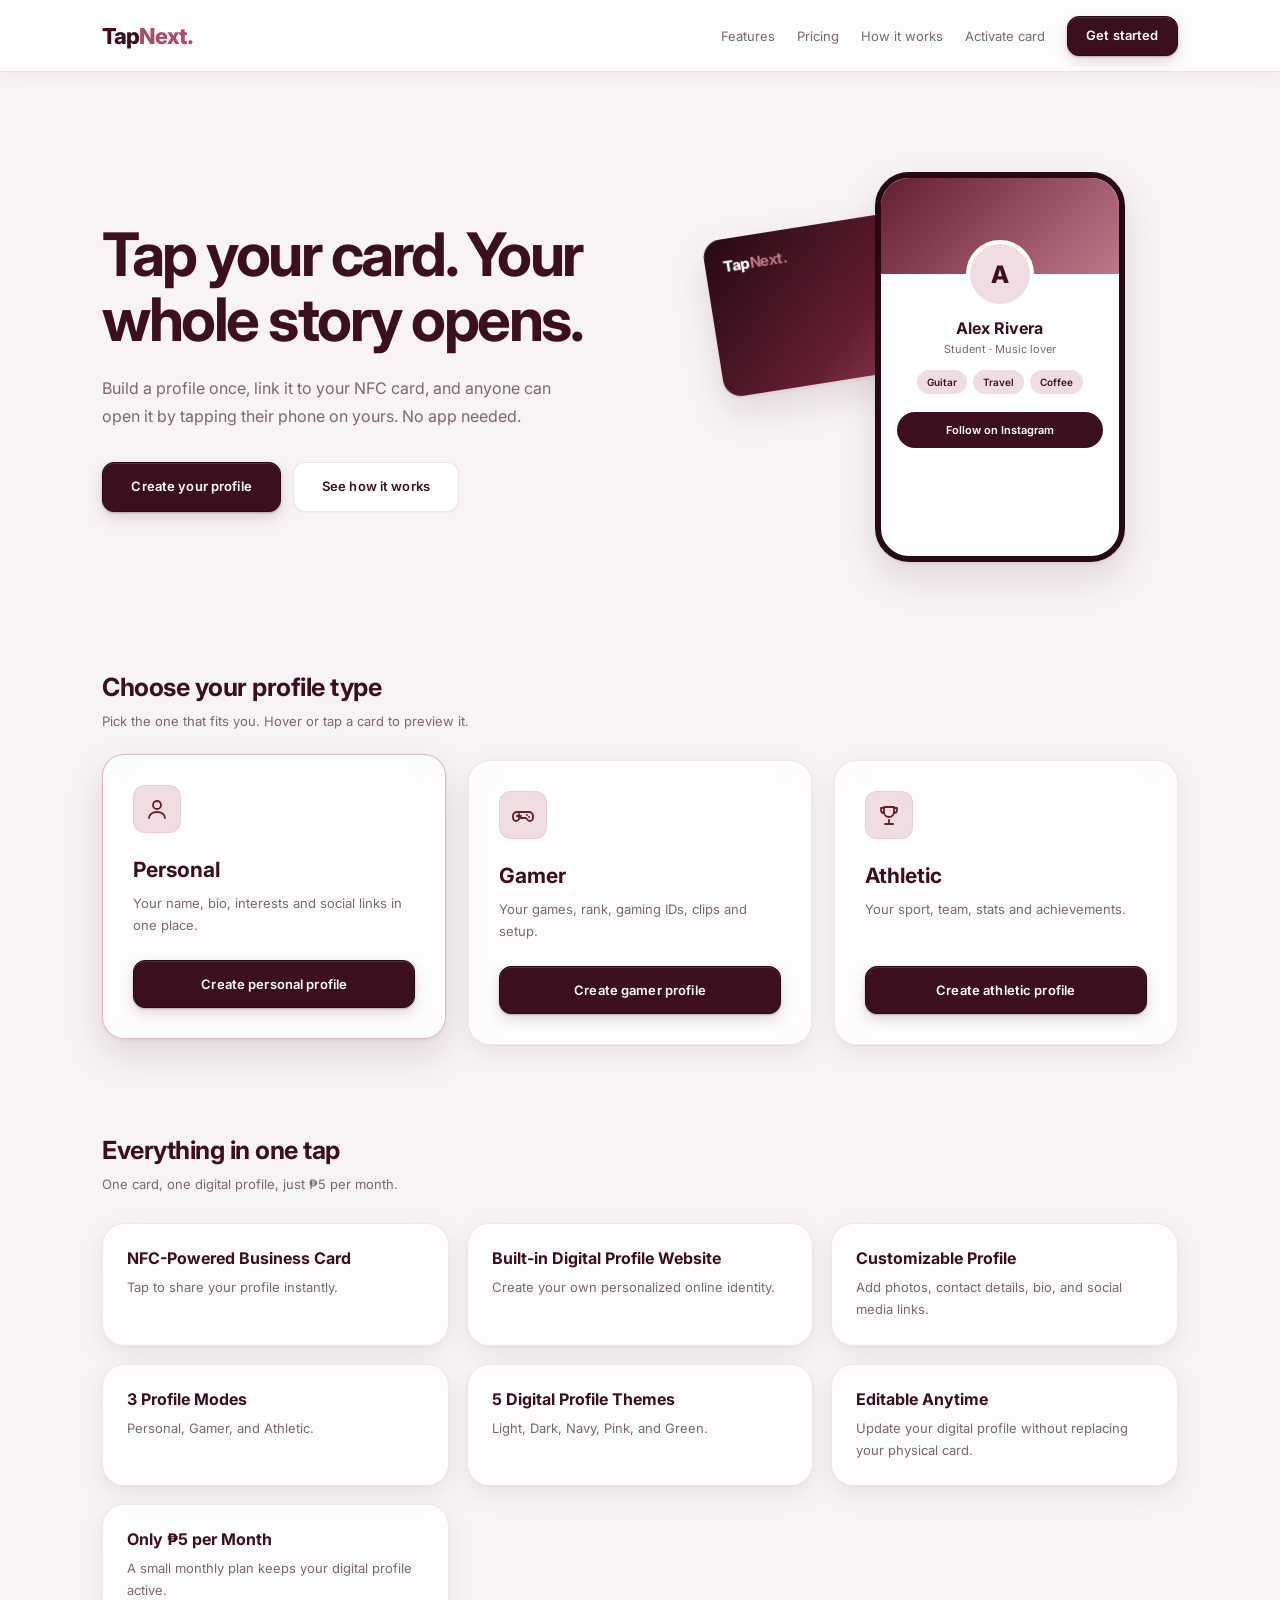
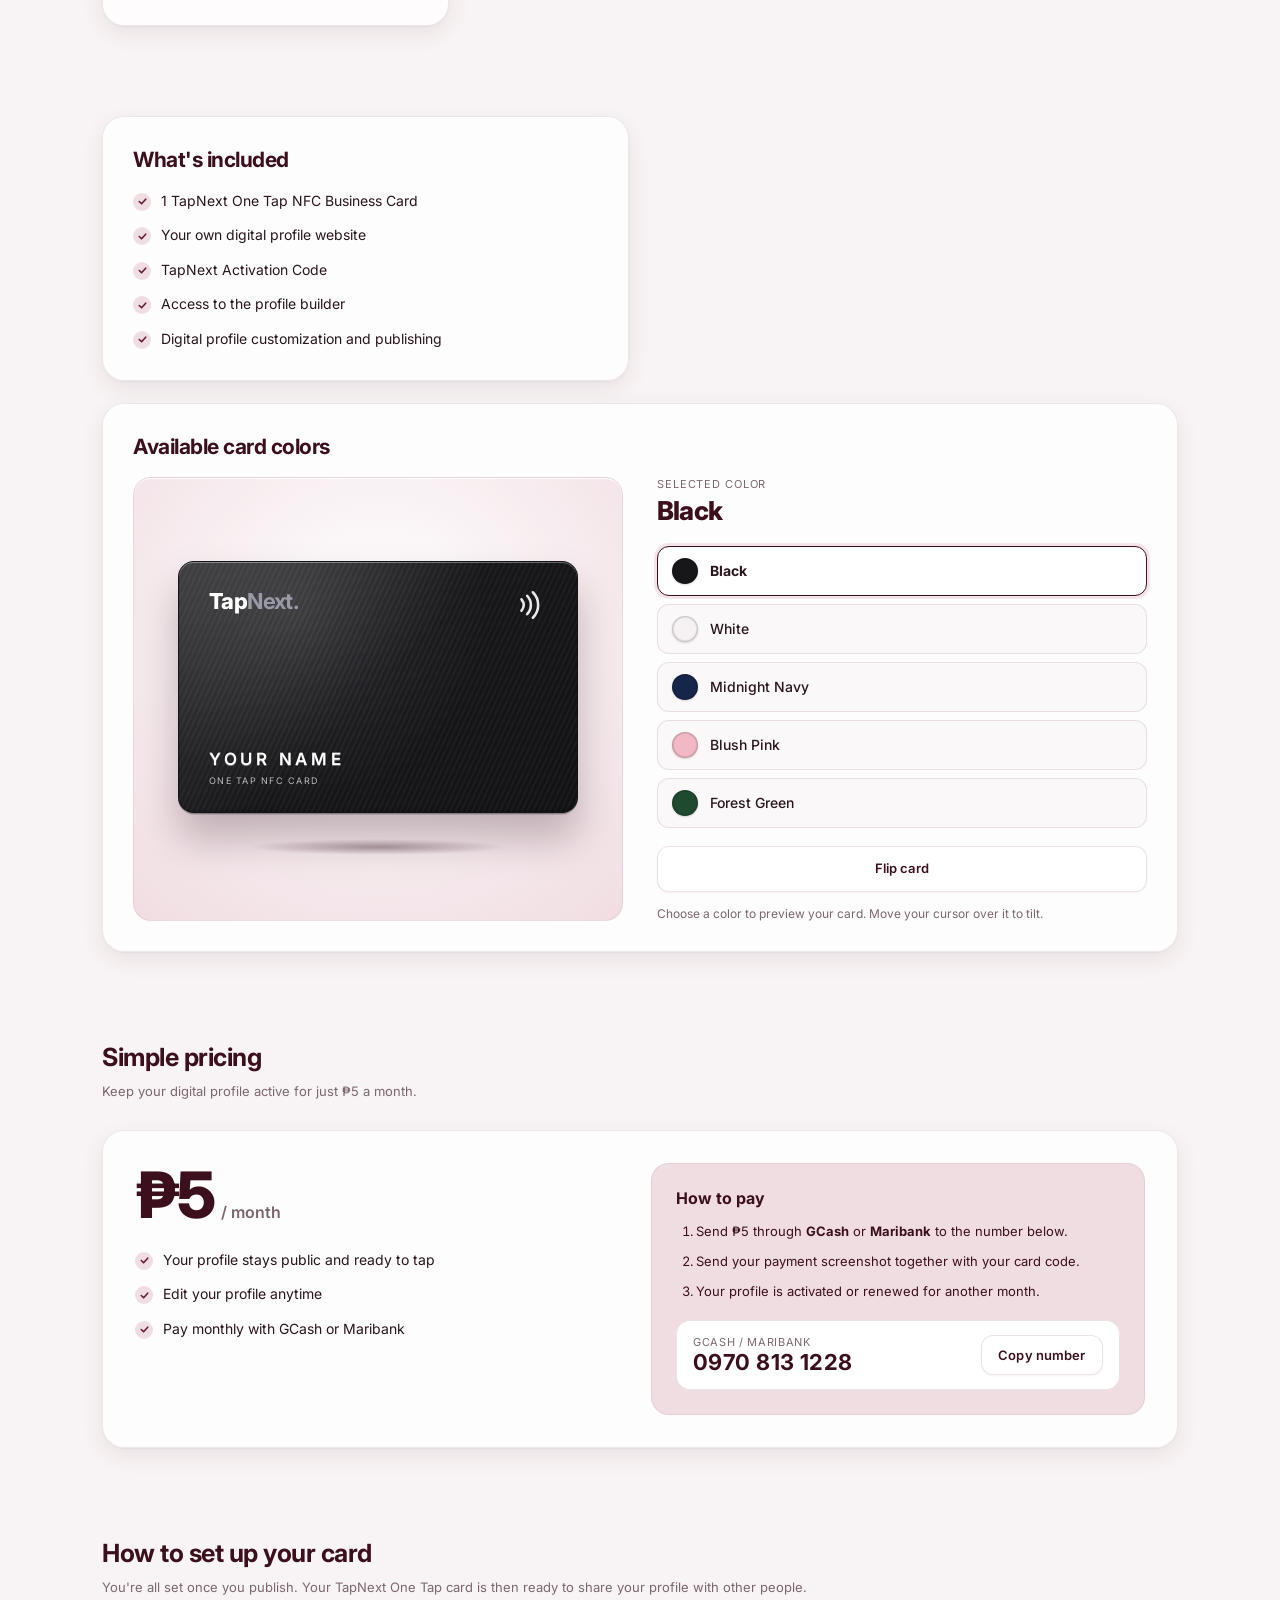
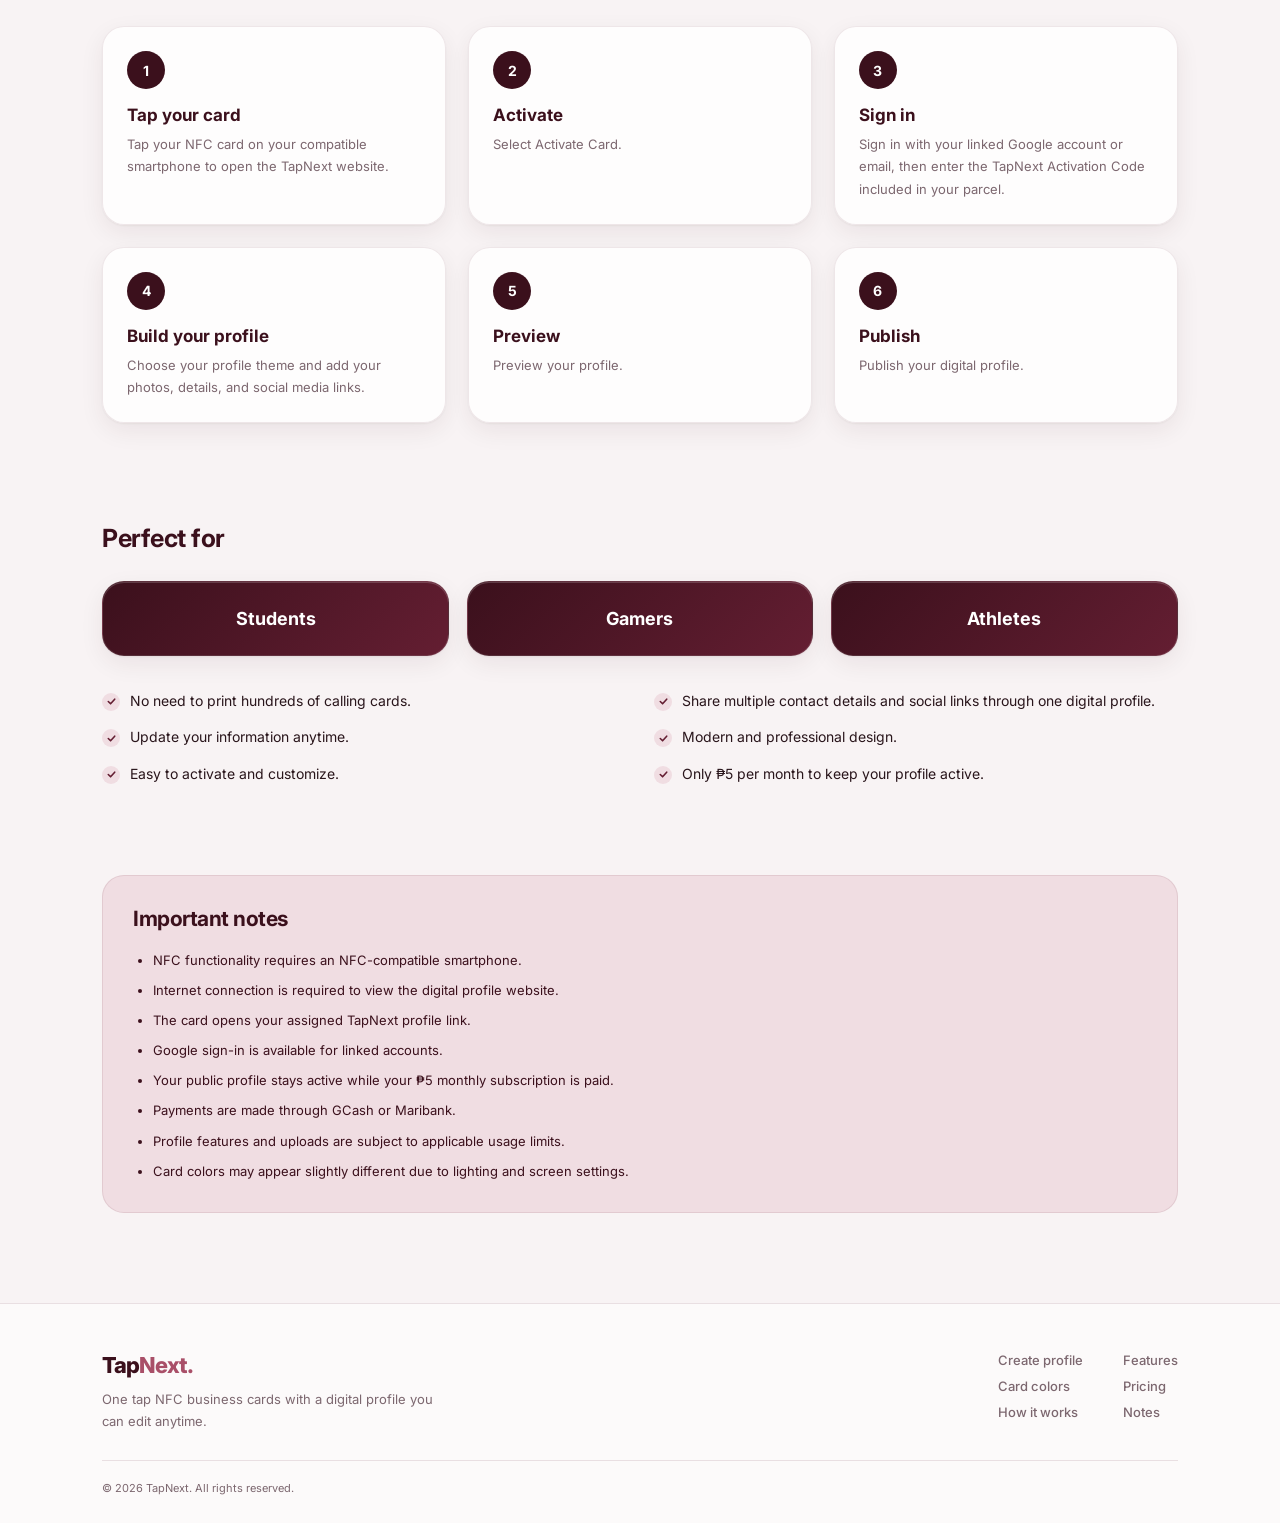
==== commit c5b540ad: "Add files via upload" ====
--- a/index.html
+++ b/index.html
@@ -11,6 +11,7 @@
   <a href="index.html" class="logo">Tap<span>Next.</span></a>
   <div class="nav-actions">
     <a href="#features" class="nav-link">Features</a>
+    <a href="#pricing" class="nav-link">Pricing</a>
     <a href="#how" class="nav-link">How it works</a>
     <a href="activate.html" class="nav-link">Activate card</a>
     <a href="#choose" class="nav-cta">Get started</a>
@@ -75,14 +76,14 @@
   </section>
 
   <section class="features" id="features">
-    <div class="section-heading"><h2>Everything in one tap</h2><p>One card, one digital profile, no monthly fees.</p></div>
-    <ul class="feat-grid"><li><h3>NFC-Powered Business Card</h3><p>Tap to share your profile instantly.</p></li><li><h3>Built-in Digital Profile Website</h3><p>Create your own personalized online identity.</p></li><li><h3>Customizable Profile</h3><p>Add photos, contact details, bio, and social media links.</p></li><li><h3>3 Profile Modes</h3><p>Personal, Gamer, and Athletic.</p></li><li><h3>5 Digital Profile Themes</h3><p>Light, Dark, Navy, Pink, and Green.</p></li><li><h3>Editable Anytime</h3><p>Update your digital profile without replacing your physical card.</p></li><li><h3>One-Time Payment</h3><p>No mandatory monthly subscription for basic profile access.</p></li></ul>
+    <div class="section-heading"><h2>Everything in one tap</h2><p>One card, one digital profile, just ₱5 per month.</p></div>
+    <ul class="feat-grid"><li><h3>NFC-Powered Business Card</h3><p>Tap to share your profile instantly.</p></li><li><h3>Built-in Digital Profile Website</h3><p>Create your own personalized online identity.</p></li><li><h3>Customizable Profile</h3><p>Add photos, contact details, bio, and social media links.</p></li><li><h3>3 Profile Modes</h3><p>Personal, Gamer, and Athletic.</p></li><li><h3>5 Digital Profile Themes</h3><p>Light, Dark, Navy, Pink, and Green.</p></li><li><h3>Editable Anytime</h3><p>Update your digital profile without replacing your physical card.</p></li><li><h3>Only ₱5 per Month</h3><p>A small monthly plan keeps your digital profile active.</p></li></ul>
   </section>
 
   <section class="card-info" id="card">
     <div class="info-box">
       <h2>What's included</h2>
-      <ul class="check-list"><li>1 TapNext One Tap NFC Business Card</li><li>Your own digital profile website</li><li>TapNext Lifetime Activation Code</li><li>Access to the profile builder</li><li>Digital profile customization and publishing</li></ul>
+      <ul class="check-list"><li>1 TapNext One Tap NFC Business Card</li><li>Your own digital profile website</li><li>TapNext Activation Code</li><li>Access to the profile builder</li><li>Digital profile customization and publishing</li></ul>
     </div>
     <div class="info-box colors-box">
       <h2>Available card colors</h2>
@@ -114,23 +115,46 @@
     </div>
   </section>
 
+  <section class="pricing" id="pricing">
+    <div class="section-heading"><h2>Simple pricing</h2><p>Keep your digital profile active for just ₱5 a month.</p></div>
+    <div class="price-box">
+      <div class="price-main">
+        <div class="price-line"><span class="price">₱5</span><span class="per">/ month</span></div>
+        <ul class="check-list">
+          <li>Your profile stays public and ready to tap</li>
+          <li>Edit your profile anytime</li>
+          <li>Pay monthly with GCash or Maribank</li>
+        </ul>
+      </div>
+      <div class="pay-card">
+        <h3>How to pay</h3>
+        <ol class="pay-steps">
+          <li>Send ₱5 through <b>GCash</b> or <b>Maribank</b> to the number below.</li>
+          <li>Send your payment screenshot together with your card code.</li>
+          <li>Your profile is activated or renewed for another month.</li>
+        </ol>
+        <div class="pay-number"><div><span>GCash / Maribank</span><strong>0970 813 1228</strong></div><button type="button" class="ghost-btn" id="copyPay" data-copy="09708131228">Copy number</button></div>
+      </div>
+    </div>
+  </section>
+
   <section class="how" id="how">
     <div class="section-heading">
       <h2>How to set up your card</h2>
       <p>You're all set once you publish. Your TapNext One Tap card is then ready to share your profile with other people.</p>
     </div>
-    <ol class="steps steps-6"><li><span class="step-n">1</span><h3>Tap your card</h3><p>Tap your NFC card on your compatible smartphone to open the TapNext website.</p></li><li><span class="step-n">2</span><h3>Activate</h3><p>Select Activate Card.</p></li><li><span class="step-n">3</span><h3>Sign in</h3><p>Sign in using the TapNext Lifetime Code included in your parcel, or your linked Google account.</p></li><li><span class="step-n">4</span><h3>Build your profile</h3><p>Choose your profile theme and add your photos, details, and social media links.</p></li><li><span class="step-n">5</span><h3>Preview</h3><p>Preview your profile.</p></li><li><span class="step-n">6</span><h3>Publish</h3><p>Publish your digital profile.</p></li></ol>
+    <ol class="steps steps-6"><li><span class="step-n">1</span><h3>Tap your card</h3><p>Tap your NFC card on your compatible smartphone to open the TapNext website.</p></li><li><span class="step-n">2</span><h3>Activate</h3><p>Select Activate Card.</p></li><li><span class="step-n">3</span><h3>Sign in</h3><p>Sign in with your linked Google account or email, then enter the TapNext Activation Code included in your parcel.</p></li><li><span class="step-n">4</span><h3>Build your profile</h3><p>Choose your profile theme and add your photos, details, and social media links.</p></li><li><span class="step-n">5</span><h3>Preview</h3><p>Preview your profile.</p></li><li><span class="step-n">6</span><h3>Publish</h3><p>Publish your digital profile.</p></li></ol>
   </section>
 
   <section class="perfect" id="perfect">
     <div class="section-heading"><h2>Perfect for</h2></div>
     <ul class="perfect-list"><li>Students</li><li>Gamers</li><li>Athletes</li></ul>
-    <ul class="check-list check-2"><li>No need to print hundreds of calling cards.</li><li>Share multiple contact details and social links through one digital profile.</li><li>Update your information anytime.</li><li>Modern and professional design.</li><li>Easy to activate and customize.</li><li>No mandatory monthly subscription for basic access.</li></ul>
+    <ul class="check-list check-2"><li>No need to print hundreds of calling cards.</li><li>Share multiple contact details and social links through one digital profile.</li><li>Update your information anytime.</li><li>Modern and professional design.</li><li>Easy to activate and customize.</li><li>Only ₱5 per month to keep your profile active.</li></ul>
   </section>
 
   <section class="notes" id="notes">
     <h2>Important notes</h2>
-    <ul><li>NFC functionality requires an NFC-compatible smartphone.</li><li>Internet connection is required to view the digital profile website.</li><li>The card opens your assigned TapNext profile link.</li><li>Google sign-in is available for linked accounts.</li><li>Profile features and uploads are subject to applicable usage limits.</li><li>Card colors may appear slightly different due to lighting and screen settings.</li></ul>
+    <ul><li>NFC functionality requires an NFC-compatible smartphone.</li><li>Internet connection is required to view the digital profile website.</li><li>The card opens your assigned TapNext profile link.</li><li>Google sign-in is available for linked accounts.</li><li>Your public profile stays active while your ₱5 monthly subscription is paid.</li><li>Payments are made through GCash or Maribank.</li><li>Profile features and uploads are subject to applicable usage limits.</li><li>Card colors may appear slightly different due to lighting and screen settings.</li></ul>
   </section>
 
 </main>
@@ -144,6 +168,7 @@
       <a href="#choose">Create profile</a>
       <a href="#features">Features</a>
       <a href="#card">Card colors</a>
+      <a href="#pricing">Pricing</a>
       <a href="#how">How it works</a>
       <a href="#notes">Notes</a>
     </nav>
--- a/style.css
+++ b/style.css
@@ -297,3 +297,18 @@
 .link-sm{background:none;border:0;color:var(--muted);font-size:12px;text-decoration:underline;margin-left:10px}
 .acct-mail{font-size:12px;color:var(--muted)}
 [hidden]{display:none!important}
+
+/* Pricing */
+.pricing{padding-bottom:90px}
+.price-box{display:grid;grid-template-columns:1fr 1fr;gap:22px;background:rgba(255,255,255,.84);border:1px solid rgba(100,30,50,.1);border-radius:var(--radius-lg);padding:32px;box-shadow:var(--shadow)}
+.price-line{display:flex;align-items:baseline;gap:8px;margin-bottom:22px}
+.price{font-size:64px;font-weight:800;letter-spacing:-3px;color:var(--primary);line-height:1}
+.per{font-size:16px;color:var(--muted);font-weight:600}
+.pay-card{background:var(--accent-soft);border-radius:18px;padding:24px;border:1px solid rgba(100,30,50,.08)}
+.pay-card h3{font-size:16px;color:var(--primary);margin-bottom:12px}
+.pay-steps{padding-left:20px;display:grid;gap:8px;font-size:13px;line-height:1.7;color:var(--primary);margin-bottom:18px}
+.pay-number{display:flex;align-items:center;justify-content:space-between;gap:12px;flex-wrap:wrap;background:#fff;border-radius:14px;padding:14px 16px;border:1px solid var(--border)}
+.pay-number span{display:block;font-size:11px;color:var(--muted);letter-spacing:.06em;text-transform:uppercase}
+.pay-number strong{font-size:22px;letter-spacing:.02em;color:var(--primary)}
+.pay-number .ghost-btn{min-height:40px;padding:0 16px}
+@media(max-width:900px){.price-box{grid-template-columns:1fr;padding:24px}}
